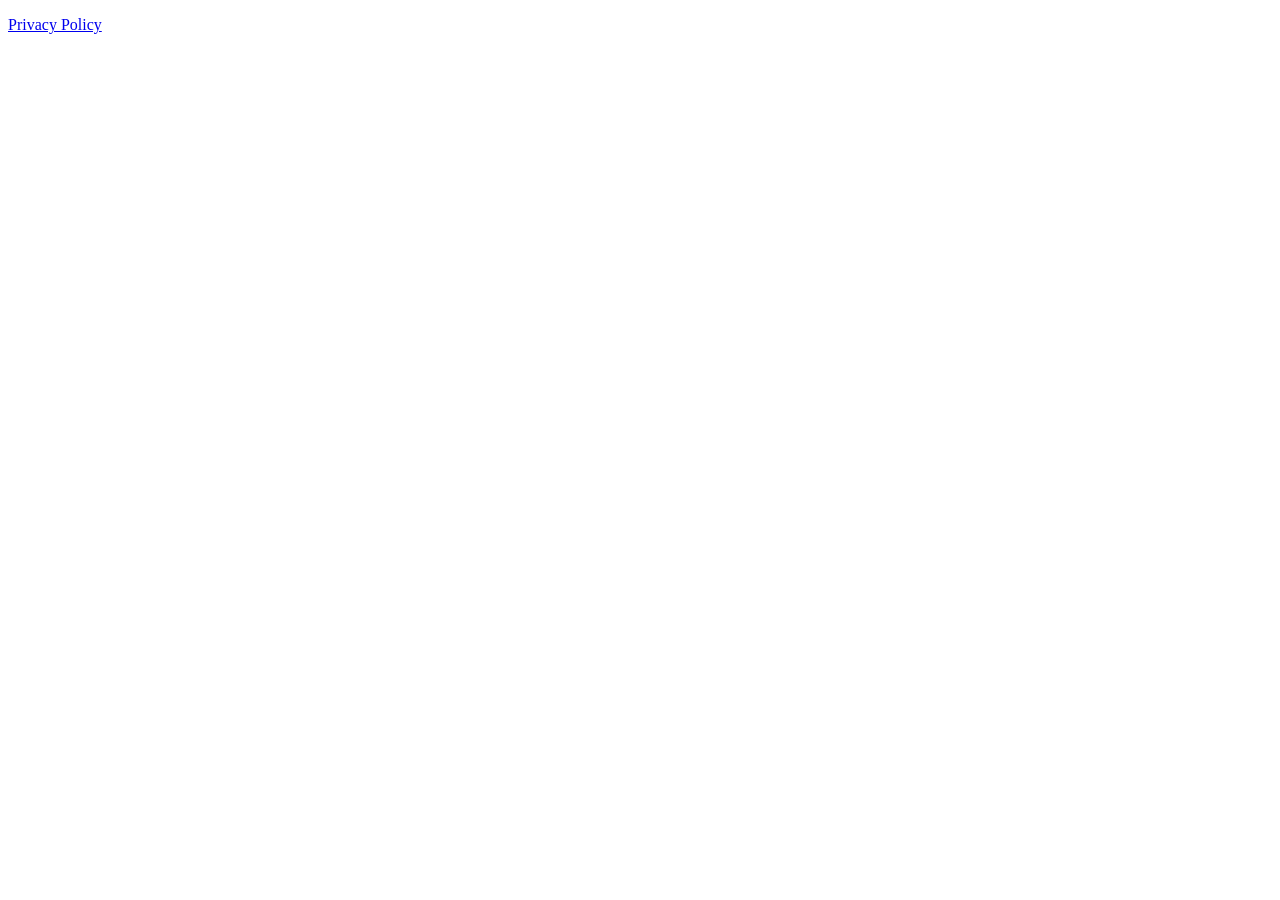
==== index.html @ 6e6c1a55 "Add root app-ads.txt" ====
<!doctype html>
<html lang="ja">
<head>
  <meta charset="utf-8">
  <meta name="viewport" content="width=device-width, initial-scale=1">
  <title>Hirofumi Koizumi</title>
</head>
<body>
  <p><a href="/self-growth-note/privacy-policy">Privacy Policy</a></p>
</body>
</html>
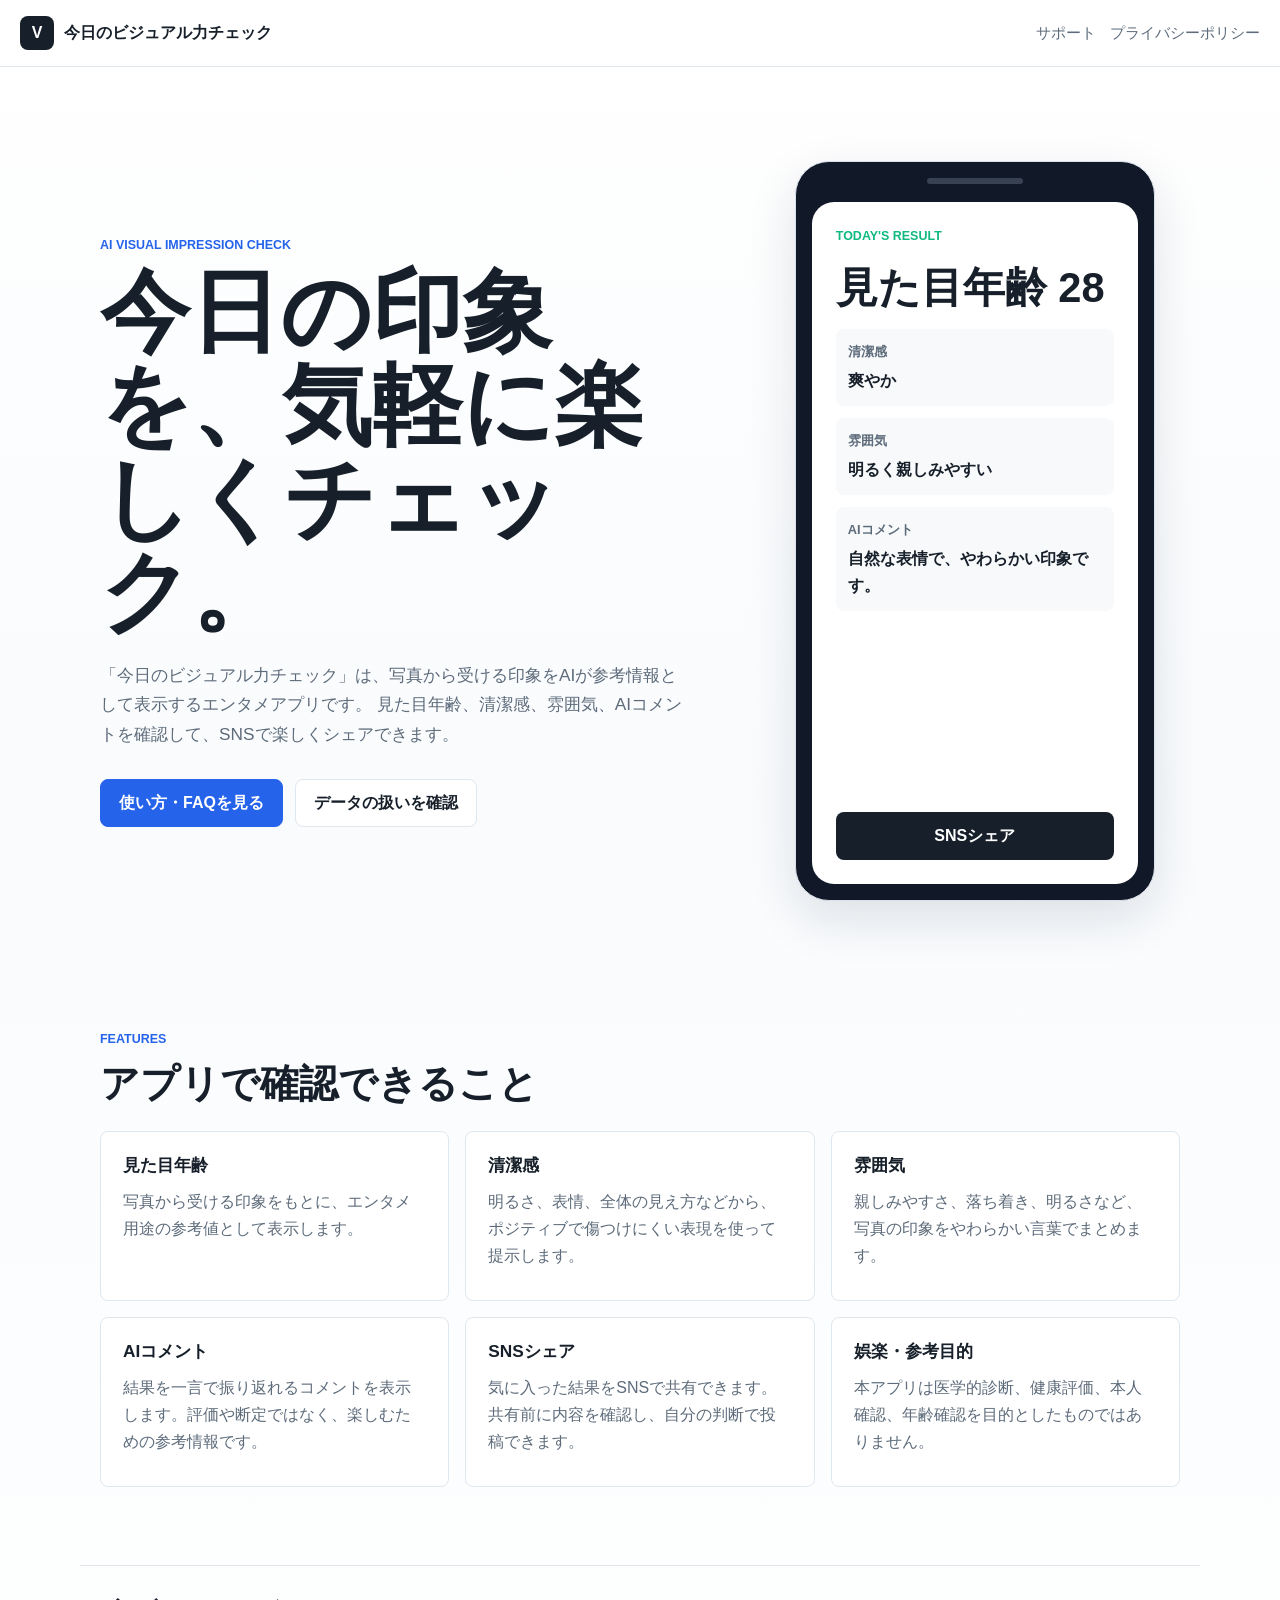
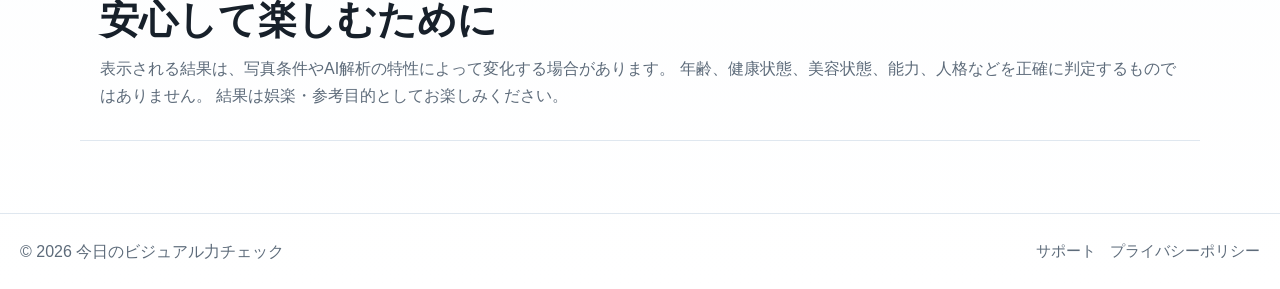
==== commit c647a95f: "Add files via upload" ====
--- a/index.html
+++ b/index.html
@@ -2,10 +2,119 @@
 <html lang="ja">
 <head>
   <meta charset="utf-8">
-  <meta name="viewport" content="width=device-width, initial-scale=1">
-  <title>Hirofumi Koizumi</title>
+  <meta name="viewport" content="width=device-width, initial-scale=1, viewport-fit=cover">
+  <title>今日のビジュアル力チェック | AIで楽しむ印象チェック</title>
+  <meta name="description" content="今日のビジュアル力チェックは、AIによる見た目年齢・清潔感・雰囲気の印象チェックをエンタメとして楽しめるアプリです。医学的診断ではありません。">
+  <meta name="robots" content="index,follow">
+  <meta property="og:title" content="今日のビジュアル力チェック">
+  <meta property="og:description" content="AIで今日の見た目年齢、清潔感、雰囲気を楽しくチェック。結果は参考・娯楽目的です。">
+  <meta property="og:type" content="website">
+  <meta property="og:locale" content="ja_JP">
+  <meta name="theme-color" content="#ffffff">
+  <link rel="icon" href="./favicon.ico">
+  <link rel="stylesheet" href="./styles.css">
 </head>
 <body>
-  <p><a href="/self-growth-note/privacy-policy">Privacy Policy</a></p>
+  <header class="site-header">
+    <a class="brand" href="./index.html" aria-label="今日のビジュアル力チェック ホーム">
+      <span class="brand-mark" aria-hidden="true">V</span>
+      <span>今日のビジュアル力チェック</span>
+    </a>
+    <nav class="site-nav" aria-label="主要ナビゲーション">
+      <a href="./support.html">サポート</a>
+      <a href="./privacy-policy.html">プライバシーポリシー</a>
+    </nav>
+  </header>
+
+  <main>
+    <section class="hero">
+      <div class="hero-copy">
+        <p class="eyebrow">AI Visual Impression Check</p>
+        <h1>今日の印象を、気軽に楽しくチェック。</h1>
+        <p class="lead">
+          「今日のビジュアル力チェック」は、写真から受ける印象をAIが参考情報として表示するエンタメアプリです。
+          見た目年齢、清潔感、雰囲気、AIコメントを確認して、SNSで楽しくシェアできます。
+        </p>
+        <div class="hero-actions">
+          <a class="button primary" href="./support.html">使い方・FAQを見る</a>
+          <a class="button secondary" href="./privacy-policy.html">データの扱いを確認</a>
+        </div>
+      </div>
+      <div class="app-preview" aria-label="アプリ結果画面のイメージ">
+        <div class="phone-frame">
+          <div class="phone-top"></div>
+          <div class="result-card">
+            <p class="result-label">Today&apos;s Result</p>
+            <h2>見た目年齢 28</h2>
+            <dl>
+              <div>
+                <dt>清潔感</dt>
+                <dd>爽やか</dd>
+              </div>
+              <div>
+                <dt>雰囲気</dt>
+                <dd>明るく親しみやすい</dd>
+              </div>
+              <div>
+                <dt>AIコメント</dt>
+                <dd>自然な表情で、やわらかい印象です。</dd>
+              </div>
+            </dl>
+            <button type="button">SNSシェア</button>
+          </div>
+        </div>
+      </div>
+    </section>
+
+    <section class="section">
+      <div class="section-heading">
+        <p class="eyebrow">Features</p>
+        <h2>アプリで確認できること</h2>
+      </div>
+      <div class="feature-grid">
+        <article class="feature-card">
+          <h3>見た目年齢</h3>
+          <p>写真から受ける印象をもとに、エンタメ用途の参考値として表示します。</p>
+        </article>
+        <article class="feature-card">
+          <h3>清潔感</h3>
+          <p>明るさ、表情、全体の見え方などから、ポジティブで傷つけにくい表現を使って提示します。</p>
+        </article>
+        <article class="feature-card">
+          <h3>雰囲気</h3>
+          <p>親しみやすさ、落ち着き、明るさなど、写真の印象をやわらかい言葉でまとめます。</p>
+        </article>
+        <article class="feature-card">
+          <h3>AIコメント</h3>
+          <p>結果を一言で振り返れるコメントを表示します。評価や断定ではなく、楽しむための参考情報です。</p>
+        </article>
+        <article class="feature-card">
+          <h3>SNSシェア</h3>
+          <p>気に入った結果をSNSで共有できます。共有前に内容を確認し、自分の判断で投稿できます。</p>
+        </article>
+        <article class="feature-card">
+          <h3>娯楽・参考目的</h3>
+          <p>本アプリは医学的診断、健康評価、本人確認、年齢確認を目的としたものではありません。</p>
+        </article>
+      </div>
+    </section>
+
+    <section class="notice">
+      <h2>安心して楽しむために</h2>
+      <p>
+        表示される結果は、写真条件やAI解析の特性によって変化する場合があります。
+        年齢、健康状態、美容状態、能力、人格などを正確に判定するものではありません。
+        結果は娯楽・参考目的としてお楽しみください。
+      </p>
+    </section>
+  </main>
+
+  <footer class="site-footer">
+    <p>&copy; 2026 今日のビジュアル力チェック</p>
+    <nav aria-label="フッターナビゲーション">
+      <a href="./support.html">サポート</a>
+      <a href="./privacy-policy.html">プライバシーポリシー</a>
+    </nav>
+  </footer>
 </body>
 </html>
--- a/styles.css
+++ b/styles.css
@@ -0,0 +1,422 @@
+:root {
+  color-scheme: light;
+  --bg: #ffffff;
+  --surface: #f7f9fb;
+  --surface-strong: #eef3f8;
+  --text: #17202a;
+  --muted: #5d6b7a;
+  --line: #dfe7ef;
+  --primary: #2563eb;
+  --primary-dark: #1d4ed8;
+  --accent: #10b981;
+  --shadow: 0 18px 50px rgba(20, 33, 61, 0.12);
+}
+
+* {
+  box-sizing: border-box;
+}
+
+html {
+  min-width: 320px;
+  font-family: -apple-system, BlinkMacSystemFont, "Segoe UI", "Hiragino Sans", "Yu Gothic", Meiryo, sans-serif;
+  background: var(--bg);
+  color: var(--text);
+  line-height: 1.7;
+}
+
+body {
+  margin: 0;
+  background:
+    linear-gradient(180deg, #ffffff 0%, #f9fbfd 42%, #ffffff 100%);
+  letter-spacing: 0;
+}
+
+a {
+  color: inherit;
+  text-decoration: none;
+}
+
+a:hover {
+  color: var(--primary);
+}
+
+.site-header {
+  position: sticky;
+  top: 0;
+  z-index: 10;
+  display: flex;
+  align-items: center;
+  justify-content: space-between;
+  gap: 24px;
+  padding: 16px max(20px, env(safe-area-inset-left)) 16px max(20px, env(safe-area-inset-right));
+  background: rgba(255, 255, 255, 0.92);
+  border-bottom: 1px solid var(--line);
+  backdrop-filter: blur(14px);
+}
+
+.brand {
+  display: inline-flex;
+  align-items: center;
+  gap: 10px;
+  min-width: 0;
+  font-weight: 800;
+}
+
+.brand-mark {
+  display: inline-grid;
+  width: 34px;
+  height: 34px;
+  place-items: center;
+  flex: 0 0 auto;
+  border-radius: 8px;
+  background: var(--text);
+  color: #ffffff;
+  font-weight: 900;
+}
+
+.site-nav,
+.site-footer nav {
+  display: flex;
+  flex-wrap: wrap;
+  align-items: center;
+  justify-content: flex-end;
+  gap: 14px;
+  color: var(--muted);
+  font-size: 0.94rem;
+}
+
+.site-nav a[aria-current="page"] {
+  color: var(--primary);
+  font-weight: 700;
+}
+
+.hero {
+  display: grid;
+  grid-template-columns: minmax(0, 1.04fr) minmax(300px, 0.72fr);
+  gap: clamp(32px, 6vw, 82px);
+  align-items: center;
+  max-width: 1120px;
+  min-height: calc(100svh - 76px);
+  margin: 0 auto;
+  padding: clamp(48px, 8vw, 94px) 20px;
+}
+
+.eyebrow {
+  margin: 0 0 10px;
+  color: var(--primary);
+  font-size: 0.78rem;
+  font-weight: 800;
+  letter-spacing: 0;
+  text-transform: uppercase;
+}
+
+h1,
+h2,
+h3,
+p {
+  overflow-wrap: anywhere;
+}
+
+h1 {
+  margin: 0;
+  max-width: 740px;
+  font-size: clamp(2.35rem, 7vw, 5.8rem);
+  line-height: 1.04;
+  letter-spacing: 0;
+}
+
+h2 {
+  margin: 0;
+  font-size: clamp(1.65rem, 3.5vw, 2.45rem);
+  line-height: 1.2;
+}
+
+h3 {
+  margin: 0 0 10px;
+  font-size: 1.08rem;
+  line-height: 1.35;
+}
+
+.lead {
+  max-width: 700px;
+  margin: 22px 0 0;
+  color: var(--muted);
+  font-size: 1.08rem;
+}
+
+.lead.compact {
+  max-width: 780px;
+  margin-bottom: 26px;
+}
+
+.hero-actions {
+  display: flex;
+  flex-wrap: wrap;
+  gap: 12px;
+  margin-top: 30px;
+}
+
+.button {
+  display: inline-flex;
+  align-items: center;
+  justify-content: center;
+  min-height: 48px;
+  padding: 0 18px;
+  border: 1px solid var(--line);
+  border-radius: 8px;
+  font-weight: 800;
+}
+
+.button.primary {
+  border-color: var(--primary);
+  background: var(--primary);
+  color: #ffffff;
+}
+
+.button.primary:hover {
+  background: var(--primary-dark);
+  color: #ffffff;
+}
+
+.button.secondary {
+  background: #ffffff;
+  color: var(--text);
+}
+
+.app-preview {
+  display: flex;
+  justify-content: center;
+}
+
+.phone-frame {
+  width: min(100%, 360px);
+  aspect-ratio: 9 / 18.5;
+  padding: 16px;
+  border: 1px solid #d8e1eb;
+  border-radius: 34px;
+  background: #111827;
+  box-shadow: var(--shadow);
+}
+
+.phone-top {
+  width: 96px;
+  height: 6px;
+  margin: 0 auto 18px;
+  border-radius: 999px;
+  background: #374151;
+}
+
+.result-card {
+  display: flex;
+  min-height: calc(100% - 24px);
+  flex-direction: column;
+  gap: 16px;
+  padding: 24px;
+  border-radius: 22px;
+  background: #ffffff;
+}
+
+.result-label {
+  margin: 0;
+  color: var(--accent);
+  font-size: 0.78rem;
+  font-weight: 900;
+  text-transform: uppercase;
+}
+
+.result-card h2 {
+  font-size: clamp(1.7rem, 8vw, 2.6rem);
+}
+
+.result-card dl {
+  display: grid;
+  gap: 12px;
+  margin: 0;
+}
+
+.result-card div {
+  padding: 12px;
+  border-radius: 8px;
+  background: var(--surface);
+}
+
+.result-card dt {
+  color: var(--muted);
+  font-size: 0.8rem;
+  font-weight: 800;
+}
+
+.result-card dd {
+  margin: 4px 0 0;
+  font-weight: 800;
+}
+
+.result-card button {
+  min-height: 48px;
+  margin-top: auto;
+  border: 0;
+  border-radius: 8px;
+  background: var(--text);
+  color: #ffffff;
+  font: inherit;
+  font-weight: 800;
+}
+
+.section {
+  max-width: 1120px;
+  margin: 0 auto;
+  padding: 34px 20px 78px;
+}
+
+.section-heading {
+  margin-bottom: 24px;
+}
+
+.feature-grid {
+  display: grid;
+  grid-template-columns: repeat(3, minmax(0, 1fr));
+  gap: 16px;
+}
+
+.feature-card {
+  min-height: 170px;
+  padding: 22px;
+  border: 1px solid var(--line);
+  border-radius: 8px;
+  background: #ffffff;
+}
+
+.feature-card p,
+.notice p,
+.policy p,
+.faq p {
+  margin: 0;
+  color: var(--muted);
+}
+
+.notice {
+  max-width: 1120px;
+  margin: 0 auto 72px;
+  padding: 30px 20px;
+  border-top: 1px solid var(--line);
+  border-bottom: 1px solid var(--line);
+}
+
+.notice h2 {
+  margin-bottom: 12px;
+}
+
+.content-page {
+  max-width: 920px;
+  margin: 0 auto;
+  padding: clamp(42px, 7vw, 76px) 20px 76px;
+}
+
+.policy,
+.faq {
+  display: grid;
+  gap: 20px;
+}
+
+.policy h1,
+.faq h1 {
+  font-size: clamp(2.05rem, 6vw, 4rem);
+}
+
+.policy h2 {
+  margin-top: 12px;
+  padding-top: 18px;
+  border-top: 1px solid var(--line);
+  font-size: 1.22rem;
+}
+
+.policy a,
+.faq a {
+  color: var(--primary);
+  font-weight: 800;
+  text-decoration: underline;
+  text-underline-offset: 3px;
+}
+
+.updated {
+  padding-top: 18px;
+  border-top: 1px solid var(--line);
+  font-weight: 800;
+}
+
+details {
+  border: 1px solid var(--line);
+  border-radius: 8px;
+  background: #ffffff;
+}
+
+summary {
+  cursor: pointer;
+  padding: 18px 20px;
+  color: var(--text);
+  font-weight: 900;
+}
+
+details p {
+  padding: 0 20px 20px;
+}
+
+.site-footer {
+  display: flex;
+  align-items: center;
+  justify-content: space-between;
+  gap: 18px;
+  padding: 24px max(20px, env(safe-area-inset-left)) calc(24px + env(safe-area-inset-bottom)) max(20px, env(safe-area-inset-right));
+  border-top: 1px solid var(--line);
+  color: var(--muted);
+}
+
+.site-footer p {
+  margin: 0;
+}
+
+@media (max-width: 820px) {
+  .site-header,
+  .site-footer {
+    align-items: flex-start;
+    flex-direction: column;
+  }
+
+  .site-nav,
+  .site-footer nav {
+    justify-content: flex-start;
+  }
+
+  .hero {
+    grid-template-columns: 1fr;
+    min-height: auto;
+    padding-top: 44px;
+  }
+
+  .feature-grid {
+    grid-template-columns: 1fr 1fr;
+  }
+}
+
+@media (max-width: 560px) {
+  .brand {
+    font-size: 0.95rem;
+  }
+
+  .site-nav {
+    width: 100%;
+  }
+
+  .hero-actions,
+  .button {
+    width: 100%;
+  }
+
+  .feature-grid {
+    grid-template-columns: 1fr;
+  }
+
+  .feature-card {
+    min-height: auto;
+  }
+}
